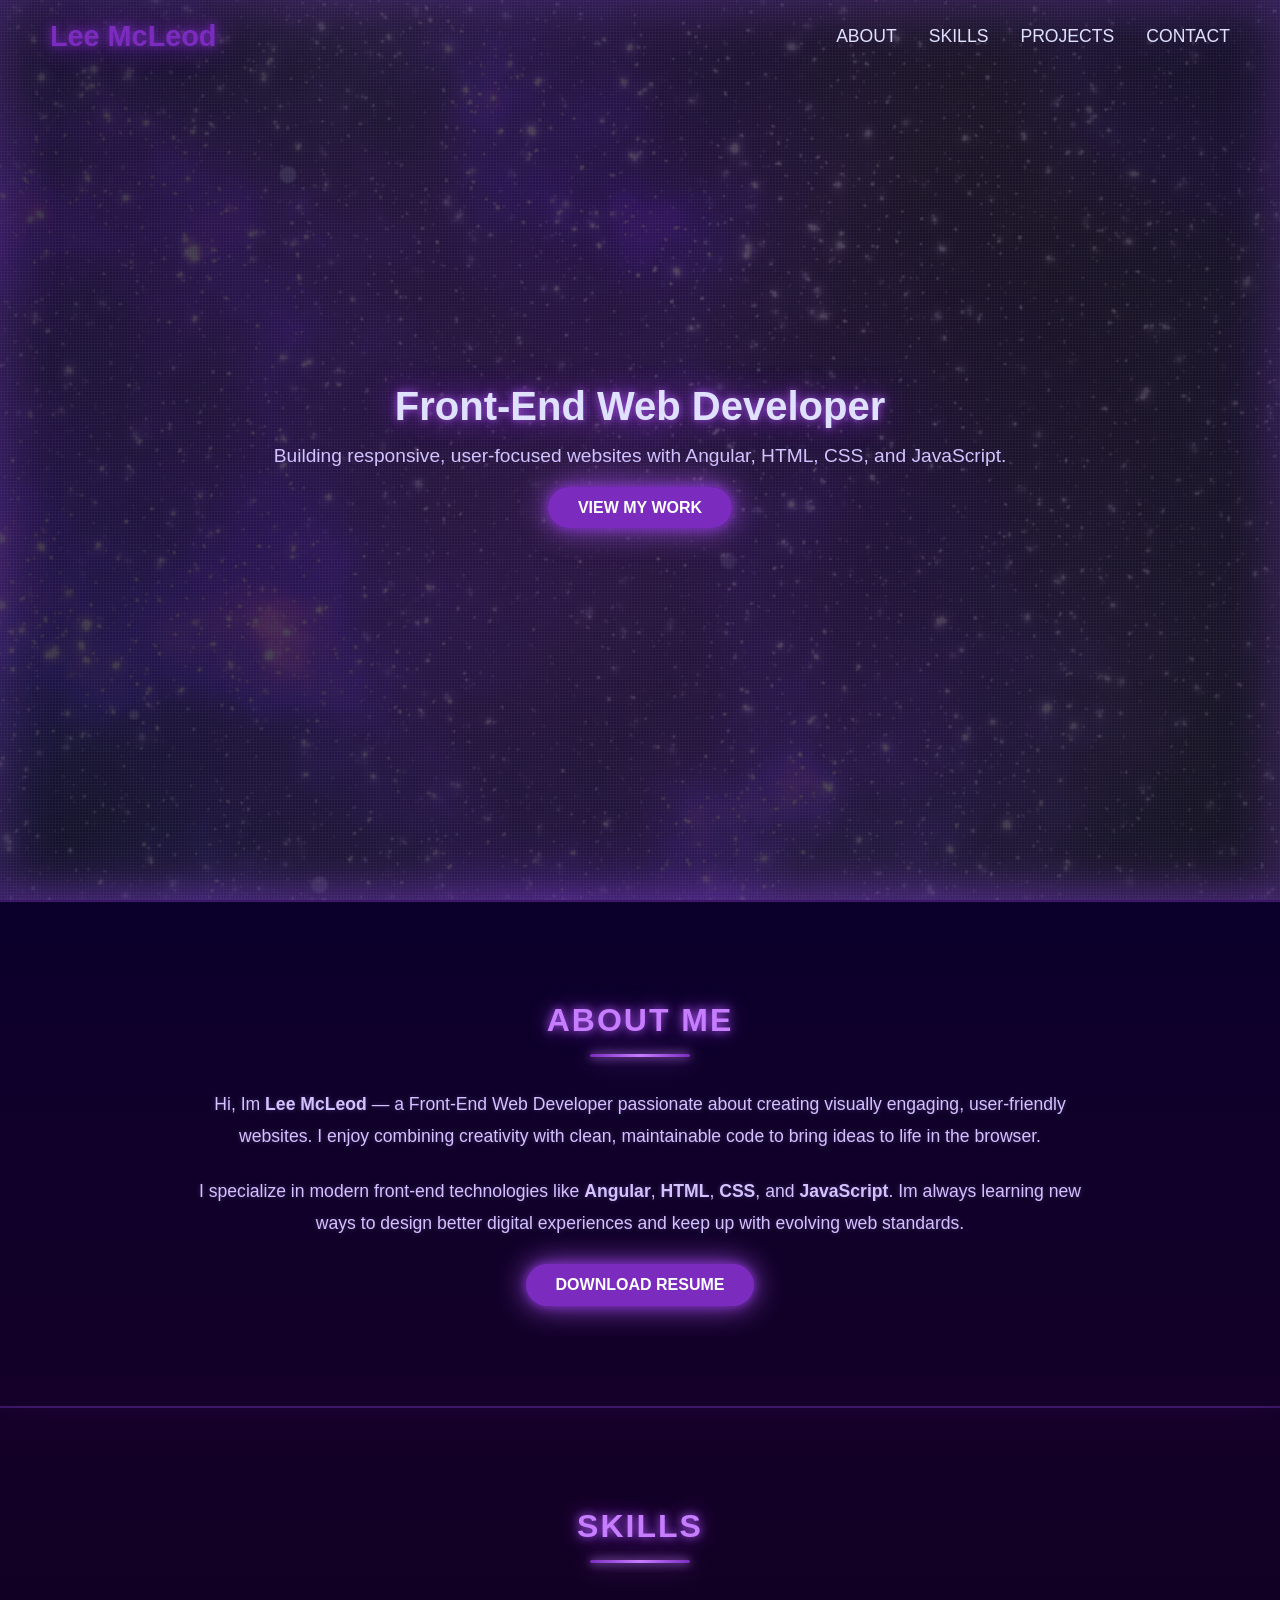
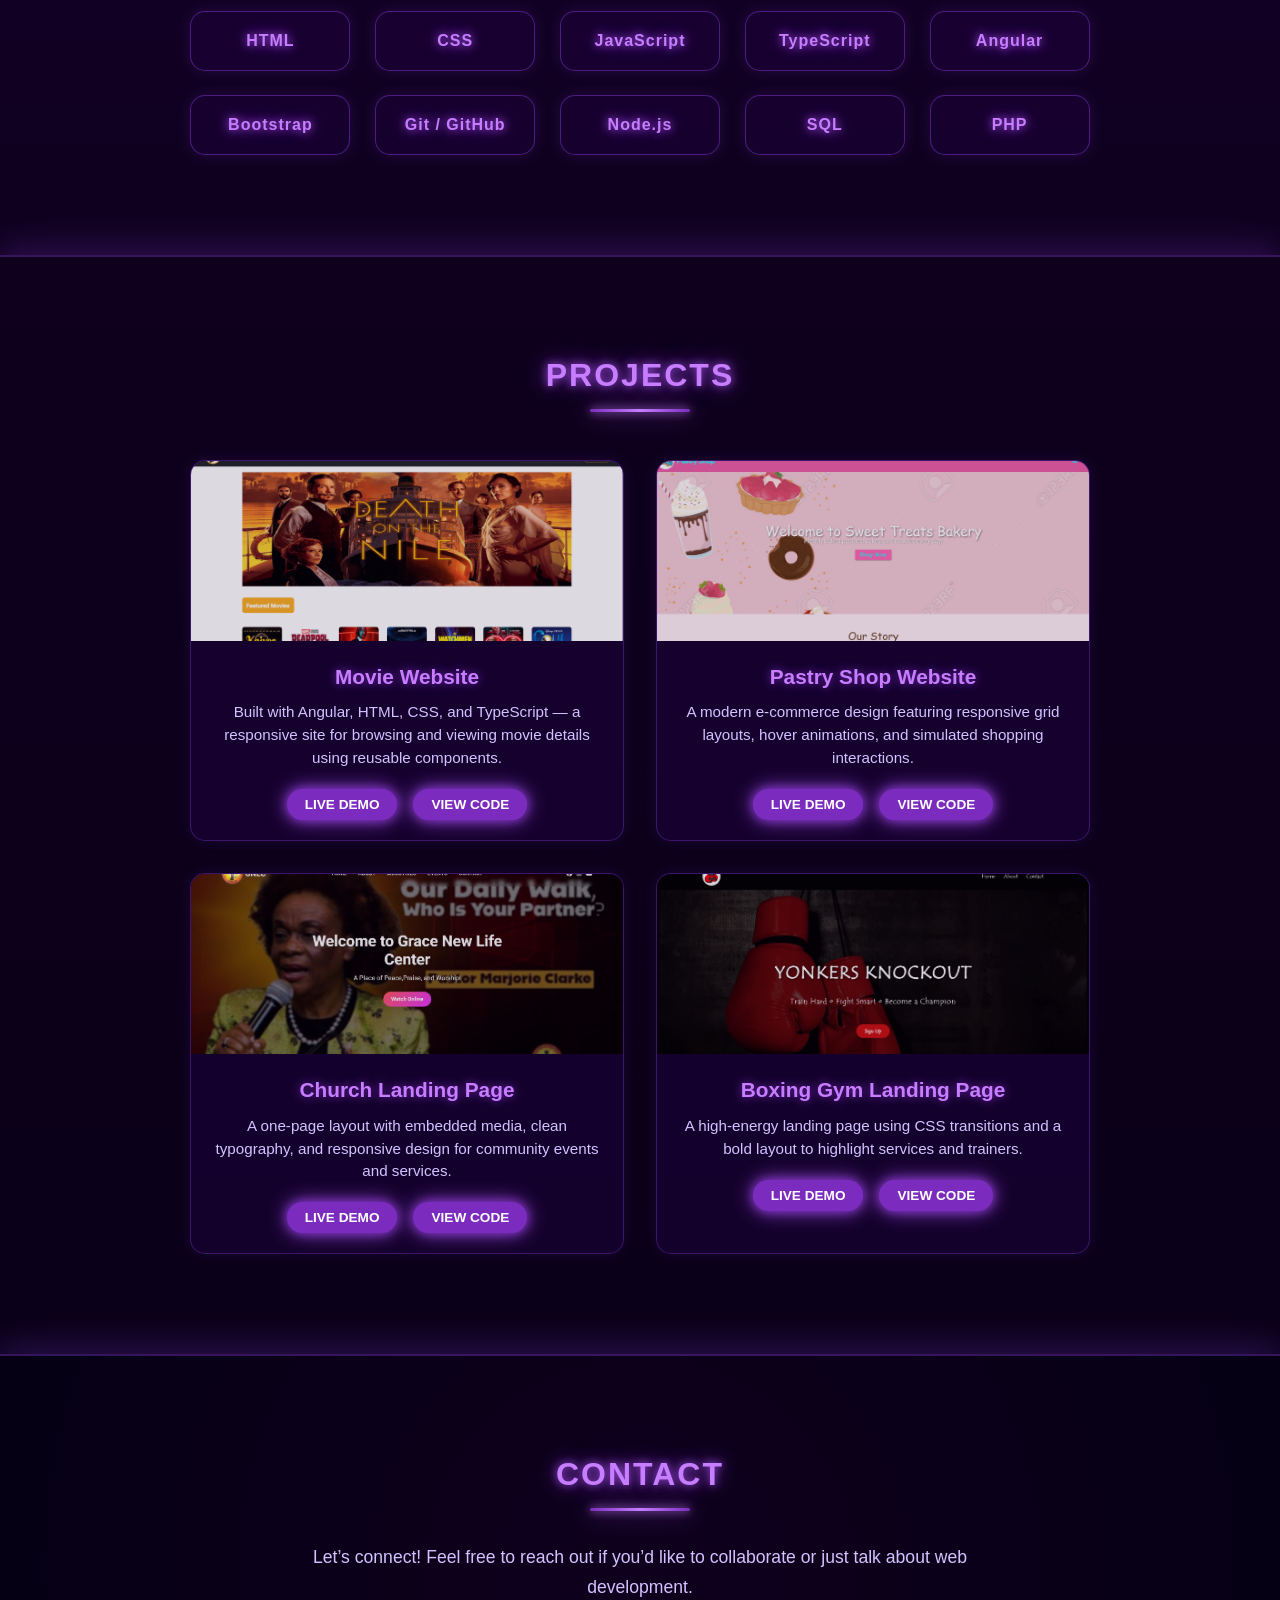
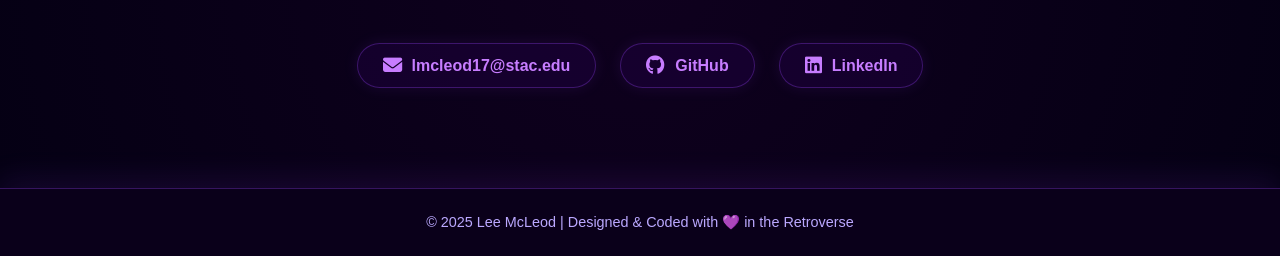
==== index.html @ 4db8d14f "first commit" ====
<!DOCTYPE html>
<html lang="en">
  <head>
    <meta charset="UTF-8" />
    <meta name="viewport" content="width=device-width, initial-scale=1.0" />
    <title>Lee McLeod | Front-End Web Developer</title>
    <link rel="stylesheet" href="https://cdnjs.cloudflare.com/ajax/libs/font-awesome/6.5.0/css/all.min.css">
    <link href="https://fonts.googleapis.com/css2?family=Orbitron:wght@400;700&display=swap"/>
    <link rel="stylesheet" href="styles.css" />
  </head>
  <body>
    <header id="home">
      <nav class="navbar">
        <h1 class="logo">Lee McLeod</h1>

        <div class="menu-toggle" id="menu-toggle">&#9776;</div>

        <ul class="nav-links" id="nav-links">
          <li><a href="#about">About</a></li>
          <li><a href="#skills">Skills</a></li>
          <li><a href="#projects">Projects</a></li>
          <li><a href="#contact">Contact</a></li>
        </ul>
      </nav>
      <div class="hero-content">
        <h2>Front-End Web Developer</h2>
        <p>
          Building responsive, user-focused websites with Angular, HTML, CSS,
          and JavaScript.
        </p>
        <a href="#projects" class="btn">View My Work</a>
      </div>
    </header>

    <section id="about" class="about-section">
      <div class="container">
        <h2 class="section-title">About Me</h2>
        <p class="about-text">
          Hi, Im <strong>Lee McLeod</strong> — a Front-End Web Developer
          passionate about creating visually engaging, user-friendly websites. I
          enjoy combining creativity with clean, maintainable code to bring
          ideas to life in the browser.
        </p>

        <p class="about-text">
          I specialize in modern front-end technologies like
          <strong>Angular</strong>, <strong>HTML</strong>, <strong>CSS</strong>,
          and <strong>JavaScript</strong>. Im always learning new ways to design
          better digital experiences and keep up with evolving web standards.
        </p>

        <a
          href="assets/Front-end Web Dev Resume.pdf"
          class="btn resume-btn"
          download
        >
          Download Resume
        </a>
      </div>
    </section>

    <!-- ====== Skills Section ====== -->
    <section id="skills" class="skills-section">
      <div class="container">
        <h2 class="section-title">Skills</h2>
        <div class="skills-grid">
          <div class="skill-card">HTML</div>
          <div class="skill-card">CSS</div>
          <div class="skill-card">JavaScript</div>
          <div class="skill-card">TypeScript</div>
          <div class="skill-card">Angular</div>
          <div class="skill-card">Bootstrap</div>
          <div class="skill-card">Git / GitHub</div>
          <div class="skill-card">Node.js</div>
          <div class="skill-card">SQL</div>
          <div class="skill-card">PHP</div>
        </div>
      </div>
    </section>

    <!-- ====== Projects Section ====== -->
    <section id="projects" class="projects-section">
      <div class="container">
        <h2 class="section-title">Projects</h2>

        <div class="projects-grid">
          <!-- Project 1 -->
          <div class="project-card">
            <img src="Images/movie-website.png" alt="Movie Website" />
            <div class="project-info">
              <h3>Movie Website</h3>
              <p>
                Built with Angular, HTML, CSS, and TypeScript — a responsive
                site for browsing and viewing movie details using reusable
                components.
              </p>
              <div class="project-links">
                <a href="#" class="btn small">Live Demo</a>
                <a href="#" class="btn small">View Code</a>
              </div>
            </div>
          </div>

          <!-- Project 2 -->
          <div class="project-card">
            <img src="Images/pastry-shop.png" alt="Pastry Shop Website" />
            <div class="project-info">
              <h3>Pastry Shop Website</h3>
              <p>
                A modern e-commerce design featuring responsive grid layouts,
                hover animations, and simulated shopping interactions.
              </p>
              <div class="project-links">
                <a href="#" class="btn small">Live Demo</a>
                <a href="#" class="btn small">View Code</a>
              </div>
            </div>
          </div>

          <!-- Project 3 -->
          <div class="project-card">
            <img src="Images/church-site.png" alt="Church Landing Page" />
            <div class="project-info">
              <h3>Church Landing Page</h3>
              <p>
                A one-page layout with embedded media, clean typography, and
                responsive design for community events and services.
              </p>
              <div class="project-links">
                <a href="https://alexlee198.github.io/GNLC/" class="btn small">Live Demo</a>
                <a href="https://github.com/alexlee198/GNLC" class="btn small">View Code</a>
              </div>
            </div>
          </div>

          <!-- Project 4 -->
          <div class="project-card">
            <img src="Images/boxing-gym.png" alt="Boxing Gym Landing Page" />
            <div class="project-info">
              <h3>Boxing Gym Landing Page</h3>
              <p>
                A high-energy landing page using CSS transitions and a bold
                layout to highlight services and trainers.
              </p>
              <div class="project-links">
                <a href="https://alexlee198.github.io/Boxing-LandingPage/" class="btn small">Live Demo</a>
                <a href="https://github.com/alexlee198/Boxing-LandingPage" class="btn small">View Code</a>
              </div>
            </div>
          </div>
        </div>
      </div>
    </section>
    <!-- ====== Contact Section ====== -->
    <section id="contact" class="contact-section">
      <div class="container">
        <h2 class="section-title">Contact</h2>

        <p class="contact-text">
          Let’s connect! Feel free to reach out if you’d like to collaborate or
          just talk about web development.
        </p>

        <div class="contact-links">
          <a href="mailto:lmcleod17@stac.edu" class="contact-item">
            <i class="fas fa-envelope"></i> lmcleod17@stac.edu
          </a>
          <a href="https://github.com/alexlee198" target="_blank" class="contact-item">
            <i class="fab fa-github"></i> GitHub
          </a>
          <a href="https://www.linkedin.com/in/lee-mcleod-687972148/" target="_blank" class="contact-item">
            <i class="fab fa-linkedin"></i> LinkedIn
          </a>
        </div>
      </div>
    </section>

    <!-- ====== Footer ====== -->
    <footer class="footer">
      <p>© 2025 Lee McLeod | Designed & Coded with 💜 in the Retroverse</p>
    </footer>
     <script src="script.js"></script>
  </body>
 
</html>
---- styles.css ----
/* ====== Base ====== */
* {
  margin: 0;
  padding: 0;
  box-sizing: border-box;
}

body {
  font-family: 'Orbitron', sans-serif; /* futuristic font */
  background-color: #0b002b; /* deep space purple */
  color: #fff;
  scroll-behavior: smooth;
}

/* ====== Header / Hero ====== */
header {
  height: 100vh;
  background: radial-gradient(circle at center, rgba(20, 0, 40, 0.77), rgba(0, 0, 16, 0.85)),
              url('Images/stars-bg.jpg');
  background-size: cover;
  background-position: center;
  background-repeat: no-repeat;
  text-align: center;
  display: flex;
  flex-direction: column;
  justify-content: center;
  position: relative;
  overflow: hidden;
  color: #e0e0ff;
  box-shadow: 0 0 60px rgba(155, 70, 255, 0.3) inset;
  animation: spaceShift 20s ease-in-out infinite alternate;
}

/* Add subtle glowing stars effect using pseudo elements */
header::before {
  content: "";
  position: absolute;
  top: 0;
  left: 0;
  width: 100%;
  height: 100%;
  background: repeating-radial-gradient(circle, rgba(255,255,255,0.1) 0, rgba(255,255,255,0.1) 1px, transparent 2px);
  background-size: 3px 3px;
  animation: twinkle 3s infinite;
}

@keyframes spaceShift {
  0% { background-position: center top; }
  100% { background-position: center bottom; }
}


@keyframes twinkle {
  from {opacity: 0.8;}
  to {opacity: 1;}
}


/* ====== Navbar ====== */
.navbar {
  position: absolute;
  top: 0;
  width: 100%;
  padding: 20px 50px;
  display: flex;
  justify-content: space-between;
  align-items: center;
  z-index: 10;
}

.logo {
  font-size: 1.8rem;
  color: #7b2cbf;
  text-shadow: 0 0 10px #7b2cbf, 0 0 30px #7b2cbf;
  animation: neonFlicker 1.2s linear 1, neonPulse 2.5s ease-in-out infinite alternate;
}



.nav-links {
  list-style: none;
  display: flex;
  gap: 2rem;

}

.nav-links a {
  text-decoration: none;
  color: #e0e0ff;
  font-size: 1.1rem;
  text-transform: uppercase;
  transition: color 0.3s, text-shadow 0.3s;
}

.nav-links a:hover {
  color: #c77dff;
  text-shadow:  0 0 10px #c77dff, 0 0 25px #c77dff;
}


.menu-toggle {
  display: none;
  font-size: 2rem;
  cursor: pointer;
  color: #e0e0ff;
  z-index: 30;
}



/* ====== Hero Content ====== */
.hero-content {
  z-index: 1;
}

.hero-content h2 {
  font-size: 2.5rem;
  margin-bottom: 1rem;
  color: #e0e0ff;
  text-shadow: 0 0 8px #9d4edd, 0 0 30px #7b2cbf;;
}

.hero-content p {
  font-size: 1.2rem;
  margin-bottom: 2rem;
  color: #d1c3ff;
}

.btn {
  background-color: #7b2cbf;
  color: #fff;
  padding: 12px 30px;
  border: none;
  text-transform: uppercase;
  font-weight: bold;
  border-radius: 30px;
  text-decoration: none;
  box-shadow: 0 0 10px #7b2cbf, 0 0 30px #9d4edd;
  transition: all 0.3s ease;
}

.btn:hover {
  background-color: #9d4edd;
  box-shadow: 0 0 15px #c77dff, 0 0 40px #c77dff;
  transform: scale(1.05);
  animation: neonPulse 2.5s ease-in-out infinite alternate;
}

/* ====== About Me ====== */

/* ====== About Section ====== */
.about-section {
  background: linear-gradient(to bottom, rgba(11, 0, 43, 0.9), rgba(20, 0, 40, 1));
  color: #e0e0ff;
  padding: 100px 20px;
  text-align: center;
  position: relative;
  border-top: 2px solid rgba(155, 70, 255, 0.3);
  box-shadow: 0 -10px 30px rgba(155, 70, 255, 0.2);
}

.container {
  max-width: 900px;
  margin: 0 auto;
}

/* ====== Section Title ====== */
.section-title {
  font-size: 2rem;
  color: #c77dff;
  text-transform: uppercase;
  letter-spacing: 2px;
  text-shadow: 0 0 8px #9d4edd, 0 0 20px #7b2cbf;
  margin-bottom: 2rem;
  position: relative;
}

/* Add glowing line under title */
.section-title::after {
  content: '';
  display: block;
  width: 100px;
  height: 3px;
  margin: 15px auto 0;
  background: linear-gradient(90deg, #7b2cbf, #c77dff, #7b2cbf);
  border-radius: 3px;
  box-shadow: 0 0 10px #c77dff, 0 0 25px #9d4edd;
}

/* ====== About Text ====== */
.about-text {
  font-size: 1.1rem;
  line-height: 1.8;
  margin-bottom: 1.5rem;
  color: #d1c3ff;
  text-shadow: 0 0 5px rgba(200, 150, 255, 0.3);
}

/* ====== Resume Button ====== */
.resume-btn {
  display: inline-block;
  background-color: #7b2cbf;
  color: #fff;
  padding: 12px 30px;
  border-radius: 30px;
  text-transform: uppercase;
  font-weight: bold;
  text-decoration: none;
  box-shadow: 0 0 10px #7b2cbf, 0 0 30px #9d4edd;
  transition: all 0.3s ease;
}

.resume-btn:hover {
  background-color: #9d4edd;
  box-shadow: 0 0 15px #c77dff, 0 0 40px #c77dff;
  transform: scale(1.05);
}

/* ====== Skills Section ====== */
.skills-section {
  background: linear-gradient(to bottom, rgba(20, 0, 40, 1), rgba(15, 0, 30, 1));
  color: #e0e0ff;
  padding: 100px 20px;
  text-align: center;
  border-top: 2px solid rgba(155, 70, 255, 0.3);
  box-shadow: 0 -10px 30px rgba(155, 70, 255, 0.2);
}

/* ====== Skills Grid ====== */
.skills-grid {
  display: grid;
  grid-template-columns: repeat(auto-fit, minmax(140px, 1fr));
  gap: 1.5rem;
  margin-top: 3rem;
  justify-items: center;
}

/* ====== Skill Card ====== */
.skill-card {
  background: rgba(50, 0, 100, 0.2);
  color: #c77dff;
  font-weight: bold;
  padding: 20px 0;
  width: 100%;
  max-width: 160px;
  border-radius: 15px;
  border: 1px solid rgba(155, 70, 255, 0.4);
  box-shadow: 0 0 15px rgba(155, 70, 255, 0.15);
  text-shadow: 0 0 8px #9d4edd, 0 0 16px #7b2cbf;
  letter-spacing: 1px;
  transition: all 0.3s ease;
  cursor: default;
}

/* Hover Effect */
.skill-card:hover {
  background: rgba(100, 0, 200, 0.3);
  color: #fff;
  border: 1px solid #c77dff;
  box-shadow: 0 0 20px #c77dff, 0 0 40px #9d4edd;
  transform: scale(1.08);
}

/* Optional Glow Animation */

.skill-card:nth-child(odd) {
  animation: skillGlow 3s ease-in-out infinite alternate;
}

/* ====== Projects Section ====== */
.projects-section {
  background: linear-gradient(to bottom, rgba(15, 0, 30, 1), rgba(10, 0, 25, 1));
  color: #e0e0ff;
  padding: 100px 20px;
  text-align: center;
  border-top: 2px solid rgba(155, 70, 255, 0.3);
  box-shadow: 0 -10px 30px rgba(155, 70, 255, 0.2);
}

/* ====== Projects Grid ====== */
.projects-grid {
  display: grid;
  grid-template-columns: repeat(auto-fit, minmax(300px, 1fr));
  gap: 2rem;
  margin-top: 3rem;
}

/* ====== Project Card ====== */
.project-card {
  background: rgba(50, 0, 100, 0.25);
  border: 1px solid rgba(155, 70, 255, 0.3);
  border-radius: 15px;
  overflow: hidden;
  box-shadow: 0 0 15px rgba(155, 70, 255, 0.1);
  transition: all 0.4s ease;
  position: relative;
}

.project-card:hover {
  transform: translateY(-10px) scale(1.03);
  box-shadow: 0 0 25px #c77dff, 0 0 50px #7b2cbf;
}

/* ====== Project Image ====== */
.project-card img {
  width: 100%;
  height: 180px;
  object-fit: cover;
  opacity: 0.85;
  transition: opacity 0.3s ease;
}

.project-card:hover img {
  opacity: 1;
}

/* ====== Project Info ====== */
.project-info {
  padding: 20px;
}

.project-info h3 {
  font-size: 1.3rem;
  margin-bottom: 0.8rem;
  color: #c77dff;
  text-shadow: 0 0 10px #7b2cbf;
}

.project-info p {
  font-size: 0.95rem;
  color: #d1c3ff;
  line-height: 1.5;
  margin-bottom: 1.2rem;
}

/* ====== Project Links ====== */
.project-links {
  display: flex;
  justify-content: center;
  gap: 1rem;
}

.btn.small {
  padding: 8px 18px;
  font-size: 0.85rem;
  border-radius: 20px;
  background-color: #7b2cbf;
  color: #fff;
  text-decoration: none;
  box-shadow: 0 0 10px #7b2cbf, 0 0 20px #9d4edd;
  transition: all 0.3s ease;
}

.btn.small:hover {
  background-color: #9d4edd;
  box-shadow: 0 0 20px #c77dff, 0 0 40px #c77dff;
  transform: scale(1.05);
}

/* ====== Contact Section ====== */
.contact-section {
  background: radial-gradient(circle at center, rgba(15, 0, 30, 1), rgba(5, 0, 20, 1));
  color: #e0e0ff;
  padding: 100px 20px;
  text-align: center;
  border-top: 2px solid rgba(155, 70, 255, 0.3);
  box-shadow: 0 -10px 30px rgba(155, 70, 255, 0.2);
}

/* ====== Contact Text ====== */
.contact-text {
  font-size: 1.1rem;
  color: #d1c3ff;
  margin: 1rem auto 2.5rem;
  max-width: 700px;
  line-height: 1.7;
}

/* ====== Contact Links (Flexbox) ====== */
.contact-links {
  display: flex;
  flex-wrap: wrap;
  justify-content: center;
  gap: 1.5rem;
}

.contact-item {
  display: flex;
  align-items: center;
  gap: 10px;
  background: rgba(50, 0, 100, 0.25);
  border: 1px solid rgba(155, 70, 255, 0.3);
  color: #c77dff;
  text-decoration: none;
  padding: 12px 25px;
  border-radius: 25px;
  box-shadow: 0 0 15px rgba(155, 70, 255, 0.1);
  transition: all 0.3s ease;
  font-weight: 600;
}

.contact-item:hover {
  color: #fff;
  background: rgba(100, 0, 200, 0.4);
  box-shadow: 0 0 20px #c77dff, 0 0 40px #9d4edd;
  transform: scale(1.08);
}

/* ====== Icons ====== */
.contact-item i {
  font-size: 1.2rem;
}

/* ====== Footer ====== */
.footer {
  background-color: #0a001a;
  color: #bba8ff;
  padding: 25px;
  text-align: center;
  font-size: 0.9rem;
  border-top: 1px solid rgba(155, 70, 255, 0.3);
  box-shadow: 0 -10px 30px rgba(155, 70, 255, 0.1);
}

/* Media queries */
@media (max-width: 768px) {
  .menu-toggle {
    display: block;
  }

  .nav-links {
  flex-direction: column;
  position: fixed;       /* already fixed */
  top: 0;
  right: -300px;
  width: 250px;
  height: 100vh;
  background: rgba(20, 0, 40, 0.6); /* glass effect */
  backdrop-filter: blur(10px);
  border-left: 2px solid #7b2cbf;
  padding: 80px 20px;
  gap: 2rem;
  transition: right 0.4s ease, box-shadow 0.3s ease;
  box-shadow: -5px 0 30px rgba(123, 44, 191, 0.5), -5px 0 50px rgba(199, 125, 255, 0.3);
  border-radius: 15px 0 0 15px;
  z-index: 25;
  }

  .nav-links.active {
    right: 0; /* Slide in */
    animation: menuGlow 0.5s ease forwards;
  }

  .nav-links a {
    font-size: 1.2rem;
    padding: 10px 20px;
    border-radius: 10px;
    background: rgba(123,44,191,0.2);
    box-shadow: 0 0 10px #7b2cbf, 0 0 20px #c77dff;
    transition: all 0.3s ease;
  }

  .nav-links a:hover {
    background: rgba(155,70,255,0.4);
    box-shadow: 0 0 20px #c77dff, 0 0 40px #9d4edd;
    transform: scale(1.05);
  }
}


/* ====== Animations ====== */

@keyframes neonPulse {
  0%, 100% {
    text-shadow:
      0 0 5px #7b2cbf,
      0 0 10px #7b2cbf,
      0 0 20px #7b2cbf,
      0 0 40px #9d4edd,
      0 0 60px #c77dff;
  }
  50% {
    text-shadow:
      0 0 2px #7b2cbf,
      0 0 5px #7b2cbf,
      0 0 10px #9d4edd,
      0 0 20px #c77dff,
      0 0 30px #c77dff;
  }

  0% { text-shadow: 0 0 5px #7b2cbf, 0 0 15px #7b2cbf; }
  50% { text-shadow: 0 0 20px #7b2cbf, 0 0 40px #7b2cbf; }
  100% { text-shadow: 0 0 5px #7b2cbf, 0 0 15px #7b2cbf; }
}
@keyframes neonFlicker {
  0%, 19%, 21%, 23%, 25%, 54%, 56%, 100% {
    opacity: 1;
  }
  20%, 22%, 24%, 55% {
    opacity: 0.3;
  }

  0%, 19%, 21%, 23%, 25%, 54%, 56%, 100% { text-shadow: 0 0 10px #7b2cbf, 0 0 30px #7b2cbf; }
  20%, 22%, 24%, 55% { text-shadow: none; }


}
@keyframes spaceShift {
  0% { background-position: center top; }
  100% { background-position: center bottom; }
}

@keyframes twinkle {
  from {opacity: 0.8;}
  to {opacity: 1;}
}

/* Skill Card Glow Animation */
/* Optional Glow Animation */
@keyframes skillGlow {
  0%, 100% {
    box-shadow: 0 0 10px #9d4edd, 0 0 20px #7b2cbf;
  }
  50% {
    box-shadow: 0 0 20px #c77dff, 0 0 40px #9d4edd;
  }
}

@keyframes menuGlow {
  0% {
    box-shadow: -5px 0 10px rgba(123, 44, 191, 0.3), -5px 0 20px rgba(199, 125, 255, 0.2);
  }
  50% {
    box-shadow: -5px 0 25px rgba(123, 44, 191, 0.6), -5px 0 50px rgba(199, 125, 255, 0.4);
  }
  100% {
    box-shadow: -5px 0 30px rgba(123, 44, 191, 0.5), -5px 0 50px rgba(199, 125, 255, 0.3);
  }
}
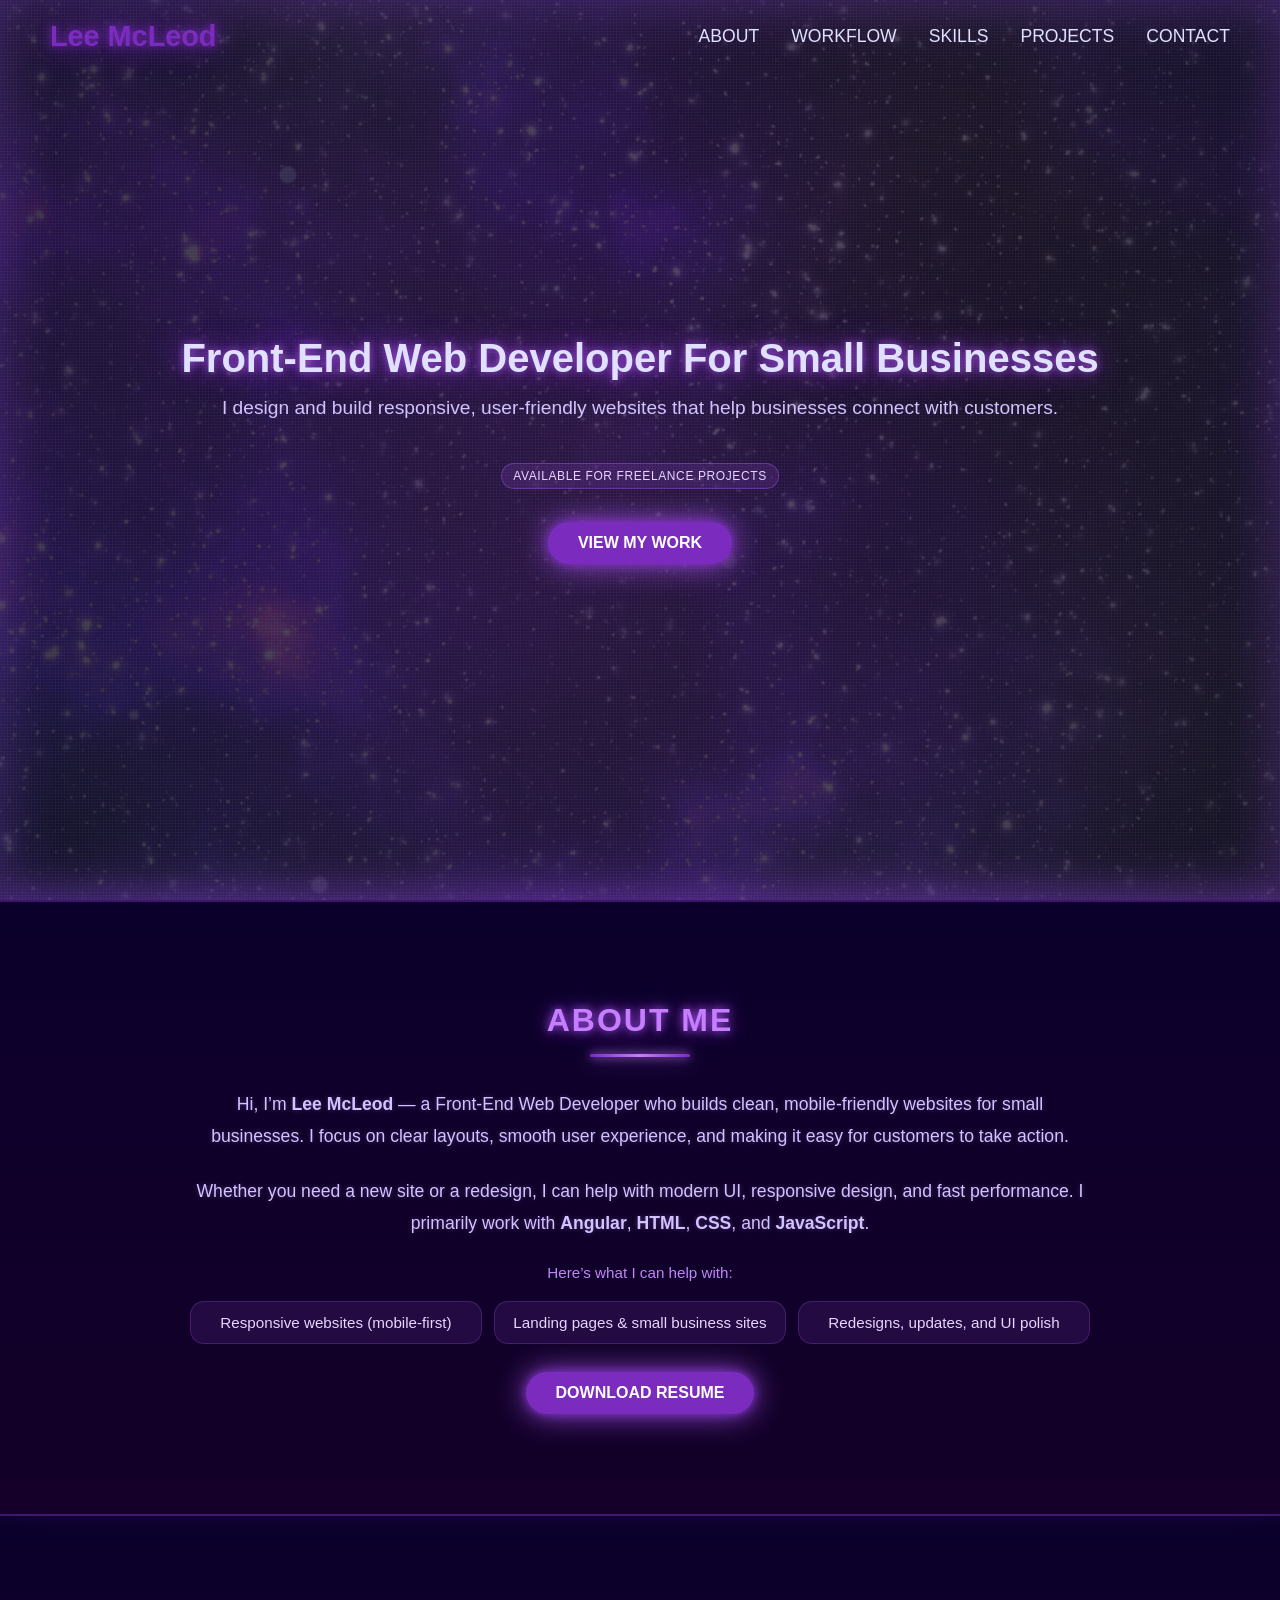
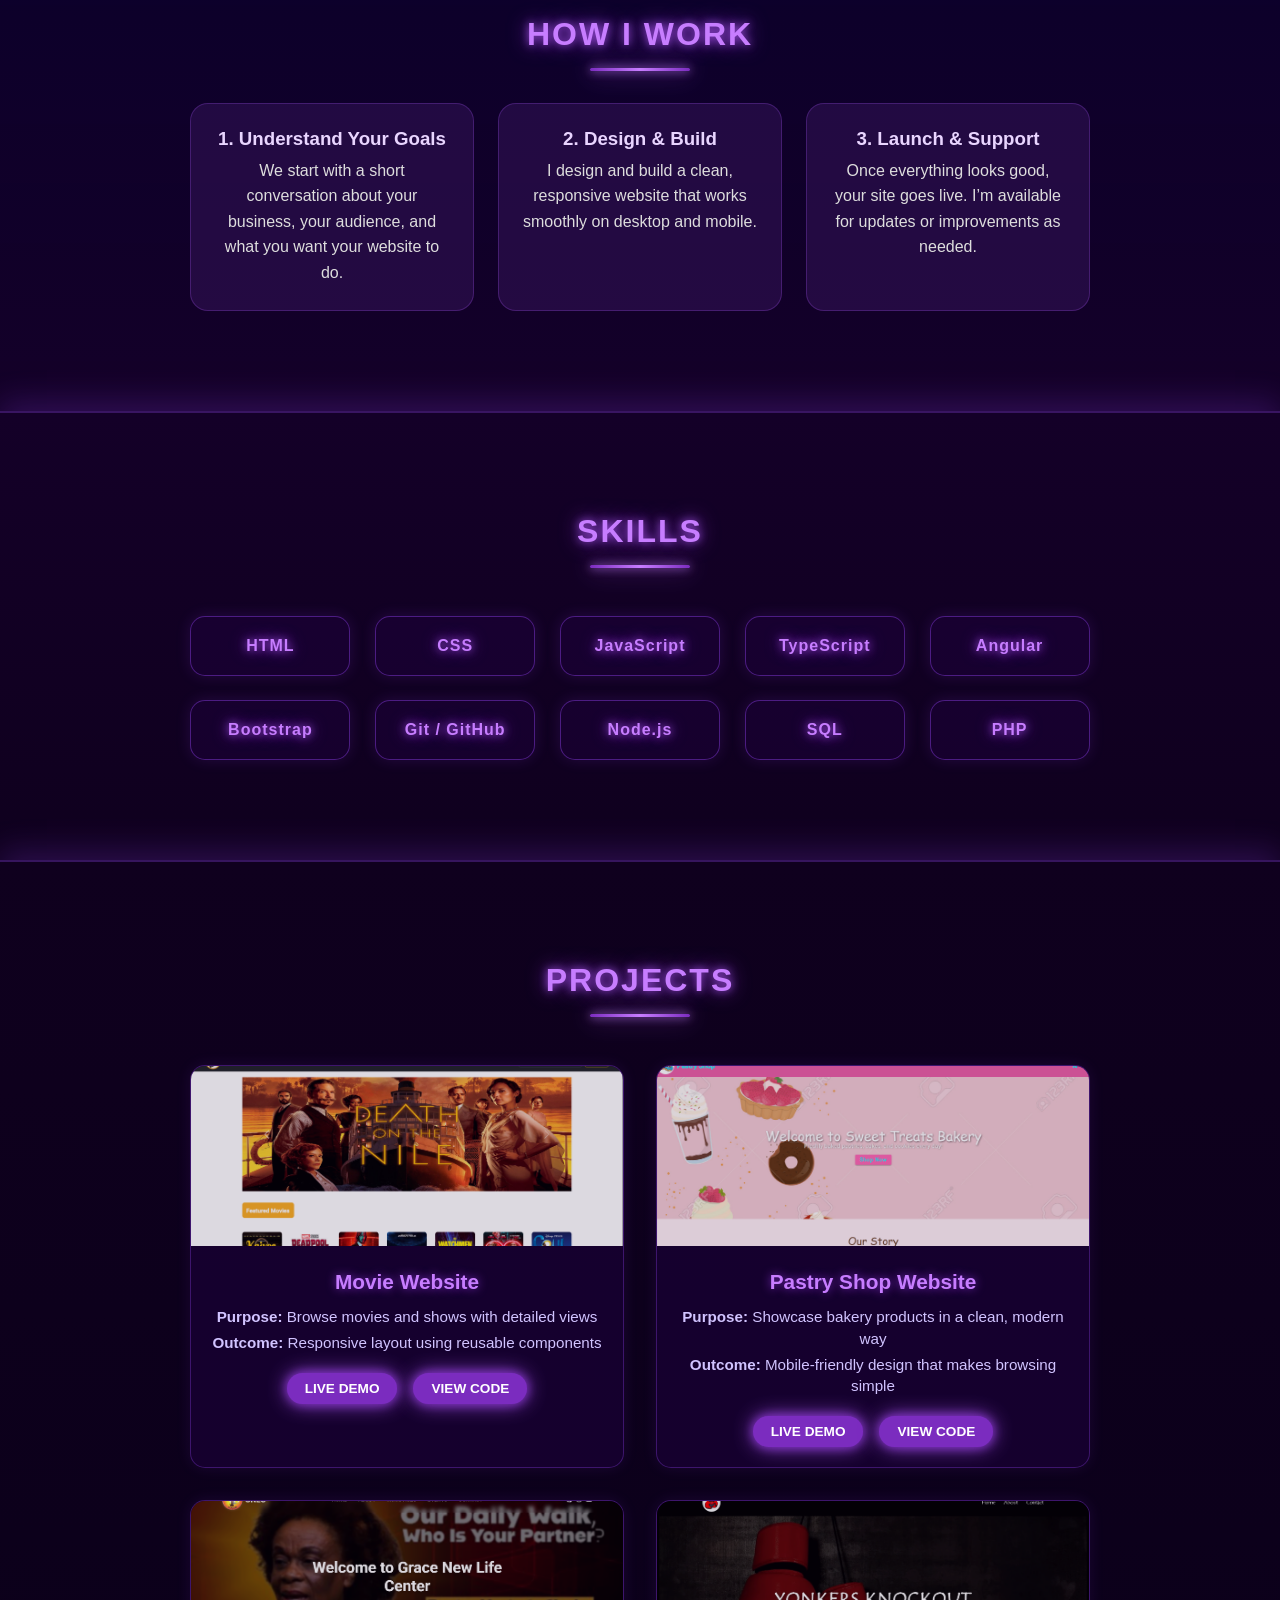
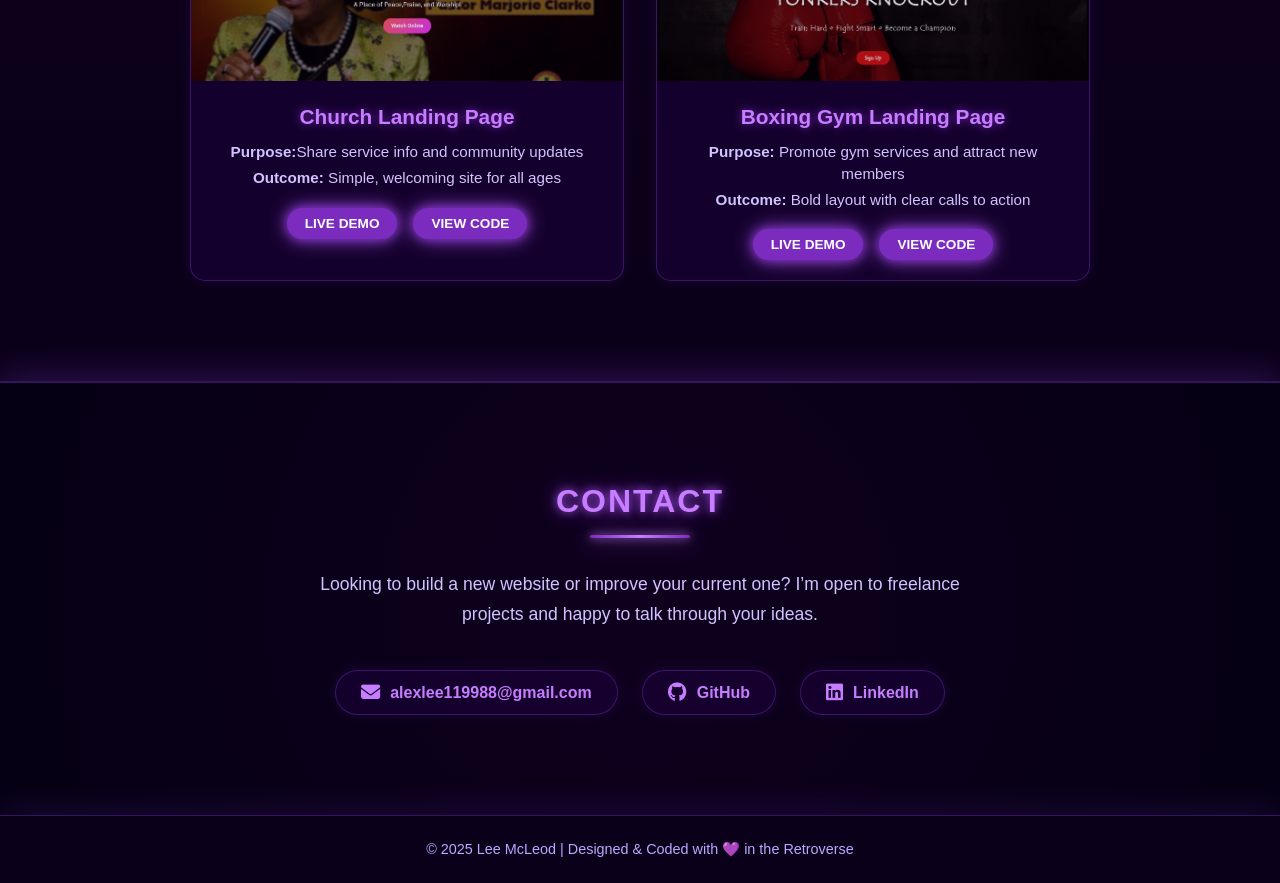
==== commit 32d62795: "Updated Portfolio Marketing" ====
--- a/index.html
+++ b/index.html
@@ -4,8 +4,13 @@
     <meta charset="UTF-8" />
     <meta name="viewport" content="width=device-width, initial-scale=1.0" />
     <title>Lee McLeod | Front-End Web Developer</title>
-    <link rel="stylesheet" href="https://cdnjs.cloudflare.com/ajax/libs/font-awesome/6.5.0/css/all.min.css">
-    <link href="https://fonts.googleapis.com/css2?family=Orbitron:wght@400;700&display=swap"/>
+    <link
+      rel="stylesheet"
+      href="https://cdnjs.cloudflare.com/ajax/libs/font-awesome/6.5.0/css/all.min.css"
+    />
+    <link
+      href="https://fonts.googleapis.com/css2?family=Orbitron:wght@400;700&display=swap"
+    />
     <link rel="stylesheet" href="styles.css" />
   </head>
   <body>
@@ -17,18 +22,22 @@
 
         <ul class="nav-links" id="nav-links">
           <li><a href="#about">About</a></li>
+          <li><a href="#process">Workflow</a></li>
           <li><a href="#skills">Skills</a></li>
           <li><a href="#projects">Projects</a></li>
           <li><a href="#contact">Contact</a></li>
         </ul>
       </nav>
       <div class="hero-content">
-        <h2>Front-End Web Developer</h2>
+        <h2>Front-End Web Developer For Small Businesses</h2>
         <p>
-          Building responsive, user-focused websites with Angular, HTML, CSS,
-          and JavaScript.
-        </p>
-        <a href="#projects" class="btn">View My Work</a>
+          I design and build responsive, user-friendly websites that help
+          businesses connect with customers.
+        </p>
+        <div class="hero-actions">
+          <span class="hero-note">Available for freelance projects</span>
+          <a href="#projects" class="btn">View My Work</a>
+        </div>
       </div>
     </header>
 
@@ -36,18 +45,25 @@
       <div class="container">
         <h2 class="section-title">About Me</h2>
         <p class="about-text">
-          Hi, Im <strong>Lee McLeod</strong> — a Front-End Web Developer
-          passionate about creating visually engaging, user-friendly websites. I
-          enjoy combining creativity with clean, maintainable code to bring
-          ideas to life in the browser.
+          Hi, I’m <strong>Lee McLeod</strong> — a Front-End Web Developer who
+          builds clean, mobile-friendly websites for small businesses. I focus
+          on clear layouts, smooth user experience, and making it easy for
+          customers to take action.
         </p>
 
         <p class="about-text">
-          I specialize in modern front-end technologies like
+          Whether you need a new site or a redesign, I can help with modern UI,
+          responsive design, and fast performance. I primarily work with
           <strong>Angular</strong>, <strong>HTML</strong>, <strong>CSS</strong>,
-          and <strong>JavaScript</strong>. Im always learning new ways to design
-          better digital experiences and keep up with evolving web standards.
-        </p>
+          and <strong>JavaScript</strong>.
+        </p>
+
+        <p class="about-intro">Here’s what I can help with:</p>
+        <div class="about-highlights">
+          <div class="highlight">Responsive websites (mobile-first)</div>
+          <div class="highlight">Landing pages & small business sites</div>
+          <div class="highlight">Redesigns, updates, and UI polish</div>
+        </div>
 
         <a
           href="assets/Front-end Web Dev Resume.pdf"
@@ -56,6 +72,40 @@
         >
           Download Resume
         </a>
+      </div>
+    </section>
+
+
+<!-- ====== Process Section ====== -->
+    <section id="process" class="process-section">
+      <div class="container">
+        <h2 class="section-title">How I Work</h2>
+
+        <div class="process-steps">
+          <div class="step">
+            <h3>1. Understand Your Goals</h3>
+            <p>
+              We start with a short conversation about your business, your
+              audience, and what you want your website to do.
+            </p>
+          </div>
+
+          <div class="step">
+            <h3>2. Design & Build</h3>
+            <p>
+              I design and build a clean, responsive website that works smoothly
+              on desktop and mobile.
+            </p>
+          </div>
+
+          <div class="step">
+            <h3>3. Launch & Support</h3>
+            <p>
+              Once everything looks good, your site goes live. I’m available for
+              updates or improvements as needed.
+            </p>
+          </div>
+        </div>
       </div>
     </section>
 
@@ -89,14 +139,26 @@
             <img src="Images/movie-website.png" alt="Movie Website" />
             <div class="project-info">
               <h3>Movie Website</h3>
-              <p>
-                Built with Angular, HTML, CSS, and TypeScript — a responsive
-                site for browsing and viewing movie details using reusable
-                components.
-              </p>
-              <div class="project-links">
-                <a href="#" class="btn small">Live Demo</a>
-                <a href="#" class="btn small">View Code</a>
+              <p class="project-summary">
+                <span
+                  ><strong>Purpose:</strong> Browse movies and shows with
+                  detailed views</span
+                >
+                <span
+                  ><strong>Outcome:</strong> Responsive layout using reusable
+                  components</span
+                >
+              </p>
+
+              <div class="project-links">
+                <a href="https://watchmovieslee.netlify.app/" class="btn small"
+                  >Live Demo</a
+                >
+                <a
+                  href="https://github.com/alexlee198/watch-movies"
+                  class="btn small"
+                  >View Code</a
+                >
               </div>
             </div>
           </div>
@@ -106,13 +168,26 @@
             <img src="Images/pastry-shop.png" alt="Pastry Shop Website" />
             <div class="project-info">
               <h3>Pastry Shop Website</h3>
-              <p>
-                A modern e-commerce design featuring responsive grid layouts,
-                hover animations, and simulated shopping interactions.
-              </p>
-              <div class="project-links">
-                <a href="#" class="btn small">Live Demo</a>
-                <a href="#" class="btn small">View Code</a>
+              <p class="project-summary">
+                <span
+                  ><strong>Purpose:</strong> Showcase bakery products in a
+                  clean, modern way</span
+                >
+                <span
+                  ><strong>Outcome:</strong> Mobile-friendly design that makes
+                  browsing simple</span
+                >
+              </p>
+
+              <div class="project-links">
+                <a href="https://leepastryshop.netlify.app/" class="btn small"
+                  >Live Demo</a
+                >
+                <a
+                  href="https://github.com/alexlee198/Pastry_Shop"
+                  class="btn small"
+                  >View Code</a
+                >
               </div>
             </div>
           </div>
@@ -122,13 +197,23 @@
             <img src="Images/church-site.png" alt="Church Landing Page" />
             <div class="project-info">
               <h3>Church Landing Page</h3>
-              <p>
-                A one-page layout with embedded media, clean typography, and
-                responsive design for community events and services.
-              </p>
-              <div class="project-links">
-                <a href="https://alexlee198.github.io/GNLC/" class="btn small">Live Demo</a>
-                <a href="https://github.com/alexlee198/GNLC" class="btn small">View Code</a>
+              <p class="project-summary">
+                <span
+                  ><strong>Purpose:</strong>Share service info and community
+                  updates</span
+                >
+                <span
+                  ><strong>Outcome:</strong> Simple, welcoming site for all
+                  ages</span
+                >
+              </p>
+              <div class="project-links">
+                <a href="https://alexlee198.github.io/GNLC/" class="btn small"
+                  >Live Demo</a
+                >
+                <a href="https://github.com/alexlee198/GNLC" class="btn small"
+                  >View Code</a
+                >
               </div>
             </div>
           </div>
@@ -138,13 +223,27 @@
             <img src="Images/boxing-gym.png" alt="Boxing Gym Landing Page" />
             <div class="project-info">
               <h3>Boxing Gym Landing Page</h3>
-              <p>
-                A high-energy landing page using CSS transitions and a bold
-                layout to highlight services and trainers.
-              </p>
-              <div class="project-links">
-                <a href="https://alexlee198.github.io/Boxing-LandingPage/" class="btn small">Live Demo</a>
-                <a href="https://github.com/alexlee198/Boxing-LandingPage" class="btn small">View Code</a>
+              <p class="project-summary">
+                <span
+                  ><strong>Purpose:</strong> Promote gym services and attract
+                  new members</span
+                >
+                <span
+                  ><strong>Outcome:</strong> Bold layout with clear calls to
+                  action</span
+                >
+              </p>
+              <div class="project-links">
+                <a
+                  href="https://alexlee198.github.io/Boxing-LandingPage/"
+                  class="btn small"
+                  >Live Demo</a
+                >
+                <a
+                  href="https://github.com/alexlee198/Boxing-LandingPage"
+                  class="btn small"
+                  >View Code</a
+                >
               </div>
             </div>
           </div>
@@ -157,18 +256,27 @@
         <h2 class="section-title">Contact</h2>
 
         <p class="contact-text">
-          Let’s connect! Feel free to reach out if you’d like to collaborate or
-          just talk about web development.
+          Looking to build a new website or improve your current one?
+  I’m open to freelance projects and happy to talk through your ideas.
+
         </p>
 
         <div class="contact-links">
-          <a href="mailto:lmcleod17@stac.edu" class="contact-item">
-            <i class="fas fa-envelope"></i> lmcleod17@stac.edu
+          <a href="mailto:alexlee119988@gmail.com" class="contact-item">
+            <i class="fas fa-envelope"></i> alexlee119988@gmail.com
           </a>
-          <a href="https://github.com/alexlee198" target="_blank" class="contact-item">
+          <a
+            href="https://github.com/alexlee198"
+            target="_blank"
+            class="contact-item"
+          >
             <i class="fab fa-github"></i> GitHub
           </a>
-          <a href="https://www.linkedin.com/in/lee-mcleod-687972148/" target="_blank" class="contact-item">
+          <a
+            href="https://www.linkedin.com/in/lee-mcleod-687972148/"
+            target="_blank"
+            class="contact-item"
+          >
             <i class="fab fa-linkedin"></i> LinkedIn
           </a>
         </div>
@@ -179,7 +287,6 @@
     <footer class="footer">
       <p>© 2025 Lee McLeod | Designed & Coded with 💜 in the Retroverse</p>
     </footer>
-     <script src="script.js"></script>
+    <script src="script.js"></script>
   </body>
- 
 </html>
--- a/styles.css
+++ b/styles.css
@@ -146,6 +146,28 @@
   animation: neonPulse 2.5s ease-in-out infinite alternate;
 }
 
+.hero-actions{
+  margin-top: 1.5rem;
+  display: flex;
+  flex-direction: column;
+  align-items: center;
+  gap: 0.8rem;
+}
+
+.hero-note {
+  display: inline-block;
+  padding: 0.3rem 0.7rem;
+  margin-top: 0.75rem;
+  margin-bottom: 1.25rem;
+  font-size: 0.75rem;
+  letter-spacing: 0.6px;
+  text-transform: uppercase;
+  color: #e9d5ff;
+  background: rgba(168, 85, 247, 0.15);
+  border: 1px solid rgba(168, 85, 247, 0.4);
+  border-radius: 999px;
+}
+
 /* ====== About Me ====== */
 
 /* ====== About Section ====== */
@@ -162,6 +184,31 @@
 .container {
   max-width: 900px;
   margin: 0 auto;
+}
+
+.about-highlights{
+  margin: 1.25rem auto 1.75rem;
+  display: grid;
+  grid-template-columns: repeat(3, minmax(0, 1fr));
+  gap: 0.75rem;
+  max-width: 900px;
+}
+
+.about-highlights .highlight{
+  padding: 0.75rem 1rem;
+  border-radius: 14px;
+  background: rgba(168, 85, 247, 0.12);
+  border: 1px solid rgba(168, 85, 247, 0.25);
+  color: #e9d5ff;
+  font-size: 0.95rem;
+  text-align: center;
+}
+
+.about-intro{
+  margin: 1.25rem auto 0.75rem;
+  text-align: center;
+  color: #c084fc;
+  font-size: 0.95rem;
 }
 
 /* ====== Section Title ====== */
@@ -215,6 +262,43 @@
   box-shadow: 0 0 15px #c77dff, 0 0 40px #c77dff;
   transform: scale(1.05);
 }
+
+/* ====== Process Steps ====== */
+
+.process-section {
+  background: linear-gradient(to bottom, rgba(11, 0, 43, 0.9), rgba(20, 0, 40, 1));
+  color: #e0e0ff;
+  padding: 100px 20px;
+  text-align: center;
+  border-top: 2px solid rgba(155, 70, 255, 0.3);
+  box-shadow: 0 -10px 30px rgba(155, 70, 255, 0.2);
+}
+
+.process-steps {
+  display: grid;
+  grid-template-columns: repeat(3, minmax(0, 1fr));
+  gap: 1.5rem;
+  margin-top: 2rem;
+}
+
+.step {
+  padding: 1.5rem;
+  border-radius: 18px;
+  background: rgba(168, 85, 247, 0.12);
+  border: 1px solid rgba(168, 85, 247, 0.25);
+}
+
+.step h3 {
+  margin-bottom: 0.5rem;
+  color: #e9d5ff;
+}
+
+.step p {
+  line-height: 1.6;
+  color: #ddd;
+}
+
+
 
 /* ====== Skills Section ====== */
 .skills-section {
@@ -351,6 +435,12 @@
   transition: all 0.3s ease;
 }
 
+.project-summary span {
+  display: block;
+  margin-top: 0.3rem;
+  line-height: 1.4;
+}
+
 .btn.small:hover {
   background-color: #9d4edd;
   box-shadow: 0 0 20px #c77dff, 0 0 40px #c77dff;
@@ -423,6 +513,23 @@
 }
 
 /* Media queries */
+
+@media (max-width: 900px) {
+  .process-steps {
+    grid-template-columns: 1fr;
+  }
+}
+
+@media (max-width: 800px){
+  .about-highlights{
+    grid-template-columns: 1fr;
+  }
+  .about-highlights .highlight{
+    text-align: left;
+  }
+}
+
+
 @media (max-width: 768px) {
   .menu-toggle {
     display: block;
@@ -467,6 +574,25 @@
   }
 }
 
+@media (max-width: 600px) {
+  .hero-note {
+    font-size: 0.75rem;
+  }
+
+   .process-section {
+    padding: 80px 16px;
+  }
+
+  .process-steps {
+    gap: 1rem;
+  }
+
+  .step {
+    padding: 1.25rem; /* slightly smaller padding so it fits nicer */
+  }
+
+}
+
 
 /* ====== Animations ====== */
 
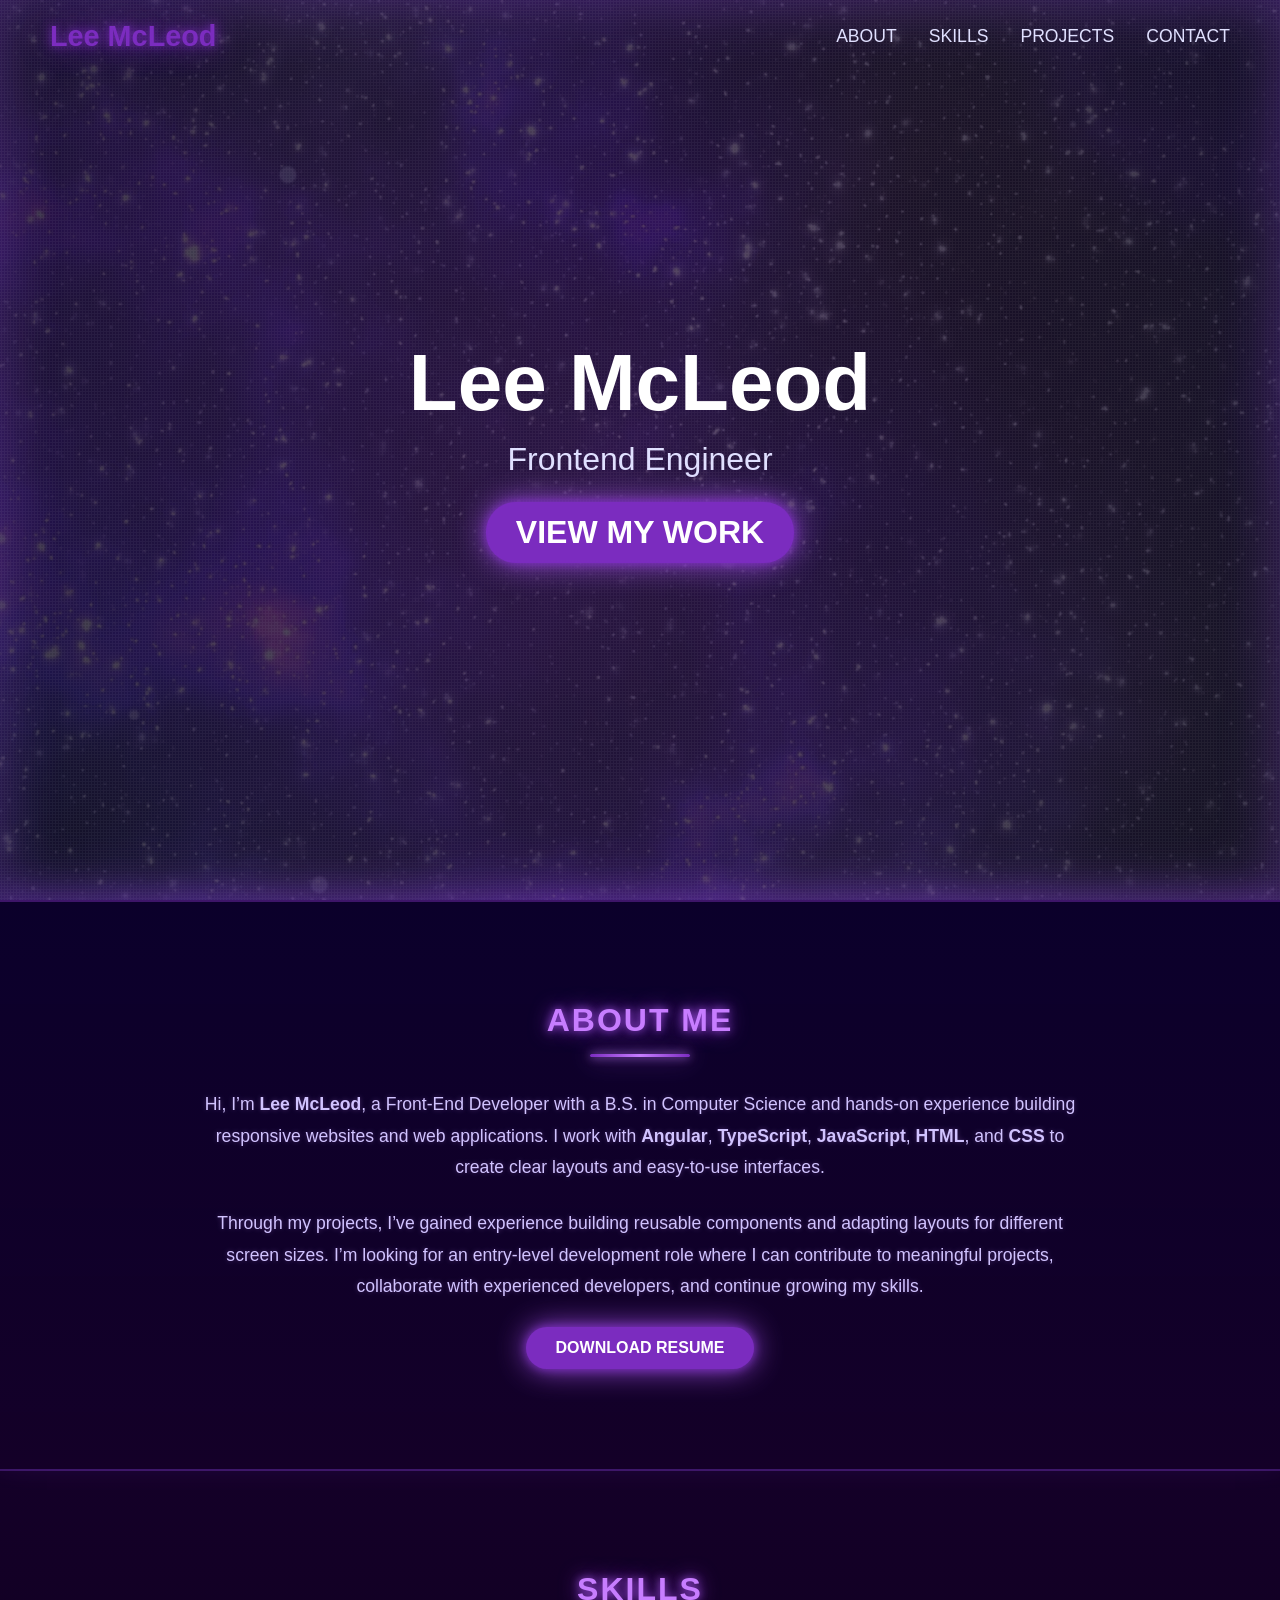
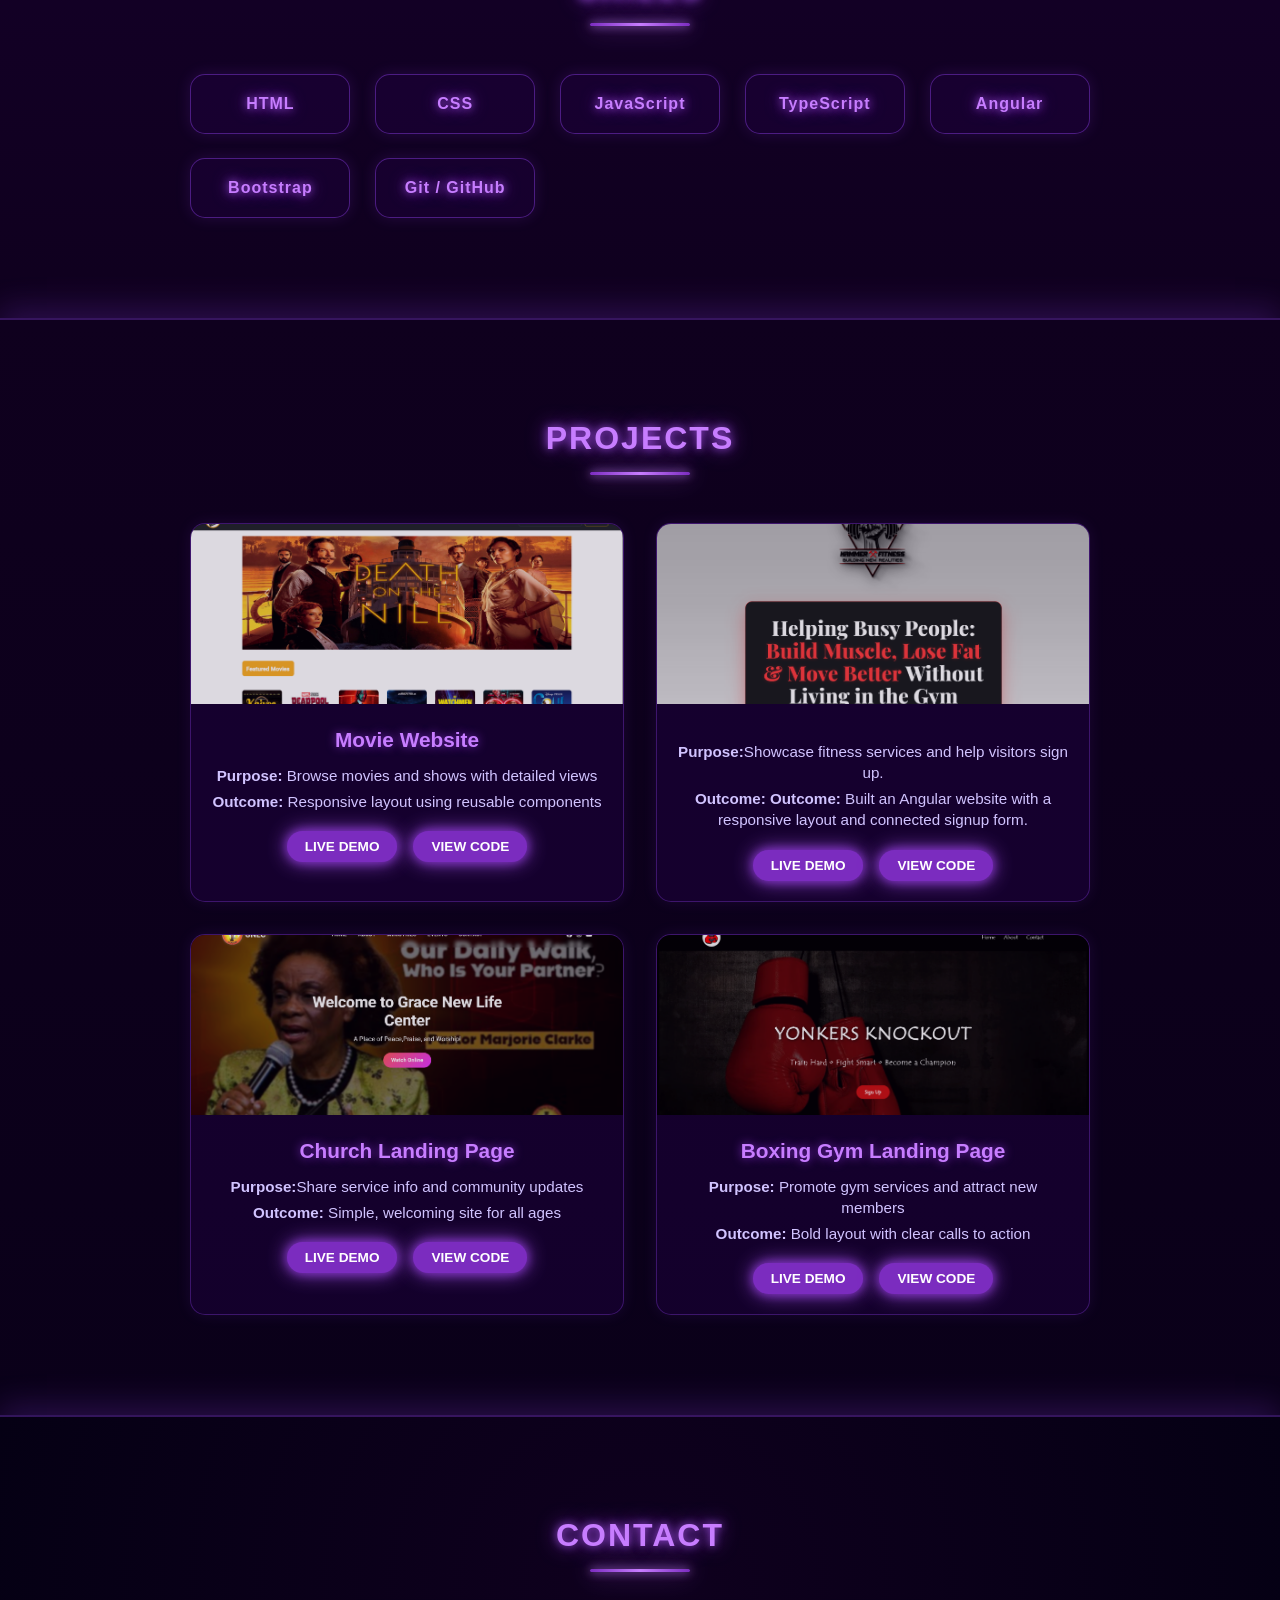
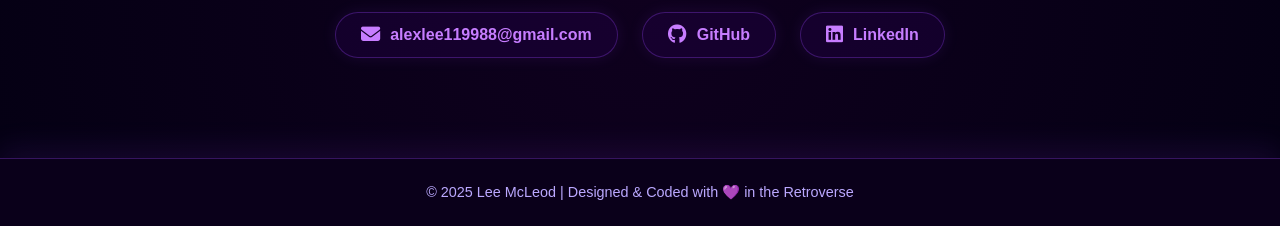
==== commit 6b96ac8a: "Update portfolio introduction, about section, projects, and resume" ====
--- a/index.html
+++ b/index.html
@@ -22,20 +22,19 @@
 
         <ul class="nav-links" id="nav-links">
           <li><a href="#about">About</a></li>
-          <li><a href="#process">Workflow</a></li>
           <li><a href="#skills">Skills</a></li>
           <li><a href="#projects">Projects</a></li>
           <li><a href="#contact">Contact</a></li>
         </ul>
       </nav>
       <div class="hero-content">
-        <h2>Front-End Web Developer For Small Businesses</h2>
+        <h1 class = "big-name"> Lee McLeod <h1>
+
+        <p class="hero-role"> Frontend Engineer </p>
         <p>
-          I design and build responsive, user-friendly websites that help
-          businesses connect with customers.
+          
         </p>
         <div class="hero-actions">
-          <span class="hero-note">Available for freelance projects</span>
           <a href="#projects" class="btn">View My Work</a>
         </div>
       </div>
@@ -45,28 +44,26 @@
       <div class="container">
         <h2 class="section-title">About Me</h2>
         <p class="about-text">
-          Hi, I’m <strong>Lee McLeod</strong> — a Front-End Web Developer who
-          builds clean, mobile-friendly websites for small businesses. I focus
-          on clear layouts, smooth user experience, and making it easy for
-          customers to take action.
+         Hi, I’m <strong>Lee McLeod</strong>, a Front-End Developer
+      with a B.S. in Computer Science and hands-on experience
+      building responsive websites and web applications. I work
+      with <strong>Angular</strong>, <strong>TypeScript</strong>,
+      <strong>JavaScript</strong>, <strong>HTML</strong>, and
+      <strong>CSS</strong> to create clear layouts and
+      easy-to-use interfaces.
         </p>
 
         <p class="about-text">
-          Whether you need a new site or a redesign, I can help with modern UI,
-          responsive design, and fast performance. I primarily work with
-          <strong>Angular</strong>, <strong>HTML</strong>, <strong>CSS</strong>,
-          and <strong>JavaScript</strong>.
-        </p>
-
-        <p class="about-intro">Here’s what I can help with:</p>
-        <div class="about-highlights">
-          <div class="highlight">Responsive websites (mobile-first)</div>
-          <div class="highlight">Landing pages & small business sites</div>
-          <div class="highlight">Redesigns, updates, and UI polish</div>
-        </div>
+             Through my projects, I’ve gained experience building
+      reusable components and adapting layouts for different
+      screen sizes. I’m looking for an entry-level development
+      role where I can contribute to meaningful projects,
+      collaborate with experienced developers, and continue
+      growing my skills.
+        </p>
 
         <a
-          href="assets/Front-end Web Dev Resume.pdf"
+          href="assets/Front-End Dev Res.pdf"
           class="btn resume-btn"
           download
         >
@@ -76,8 +73,7 @@
     </section>
 
 
-<!-- ====== Process Section ====== -->
-    <section id="process" class="process-section">
+    <!-- <section id="process" class="process-section">
       <div class="container">
         <h2 class="section-title">How I Work</h2>
 
@@ -107,7 +103,7 @@
           </div>
         </div>
       </div>
-    </section>
+    </section> -->
 
     <!-- ====== Skills Section ====== -->
     <section id="skills" class="skills-section">
@@ -121,9 +117,6 @@
           <div class="skill-card">Angular</div>
           <div class="skill-card">Bootstrap</div>
           <div class="skill-card">Git / GitHub</div>
-          <div class="skill-card">Node.js</div>
-          <div class="skill-card">SQL</div>
-          <div class="skill-card">PHP</div>
         </div>
       </div>
     </section>
@@ -165,26 +158,26 @@
 
           <!-- Project 2 -->
           <div class="project-card">
-            <img src="Images/pastry-shop.png" alt="Pastry Shop Website" />
-            <div class="project-info">
-              <h3>Pastry Shop Website</h3>
-              <p class="project-summary">
-                <span
-                  ><strong>Purpose:</strong> Showcase bakery products in a
-                  clean, modern way</span
-                >
-                <span
-                  ><strong>Outcome:</strong> Mobile-friendly design that makes
-                  browsing simple</span
-                >
-              </p>
-
-              <div class="project-links">
-                <a href="https://leepastryshop.netlify.app/" class="btn small"
-                  >Live Demo</a
-                >
-                <a
-                  href="https://github.com/alexlee198/Pastry_Shop"
+            <img src="Images/nick-fit.png" alt="NickFit Fitness Website" />
+            <div class="project-info">
+              <h3></h3>
+              <p class="project-summary">
+                <span
+                  ><strong>Purpose:</strong>Showcase fitness services and
+                    help visitors sign up.</span
+                >
+                <span
+                  ><strong>Outcome:</strong> <strong>Outcome:</strong> Built an Angular website with
+                  a responsive layout and connected signup form.</span
+                >
+              </p>
+
+              <div class="project-links">
+                <a href="https://spiffy-gingersnap-4bdef0.netlify.app/" class="btn small"
+                  >Live Demo</a
+                >
+                <a
+                  href=""
                   class="btn small"
                   >View Code</a
                 >
@@ -248,6 +241,8 @@
             </div>
           </div>
         </div>
+                  
+
       </div>
     </section>
     <!-- ====== Contact Section ====== -->
@@ -256,8 +251,6 @@
         <h2 class="section-title">Contact</h2>
 
         <p class="contact-text">
-          Looking to build a new website or improve your current one?
-  I’m open to freelance projects and happy to talk through your ideas.
 
         </p>
 
--- a/styles.css
+++ b/styles.css
@@ -113,17 +113,23 @@
   z-index: 1;
 }
 
-.hero-content h2 {
-  font-size: 2.5rem;
-  margin-bottom: 1rem;
-  color: #e0e0ff;
-  text-shadow: 0 0 8px #9d4edd, 0 0 30px #7b2cbf;;
-}
-
-.hero-content p {
-  font-size: 1.2rem;
-  margin-bottom: 2rem;
-  color: #d1c3ff;
+
+
+
+.hero-content .big-name {
+  font-size: 80px;
+  font-weight: 700;
+  color: #ffffff;
+  margin: 0 0 12px;
+  text-shadow:none;
+}
+
+.hero-content .hero-role {
+  font-size: 32px;
+  font-weight: 500;
+  color: #e0e0ff;
+  margin: 0;
+  text-shadow: none;
 }
 
 .btn {
@@ -533,6 +539,14 @@
 @media (max-width: 768px) {
   .menu-toggle {
     display: block;
+  }
+
+  .hero-content .big-name {
+    font-size: 42px;
+  }
+
+  .hero-content .hero-role {
+    font-size: 24px;
   }
 
   .nav-links {
